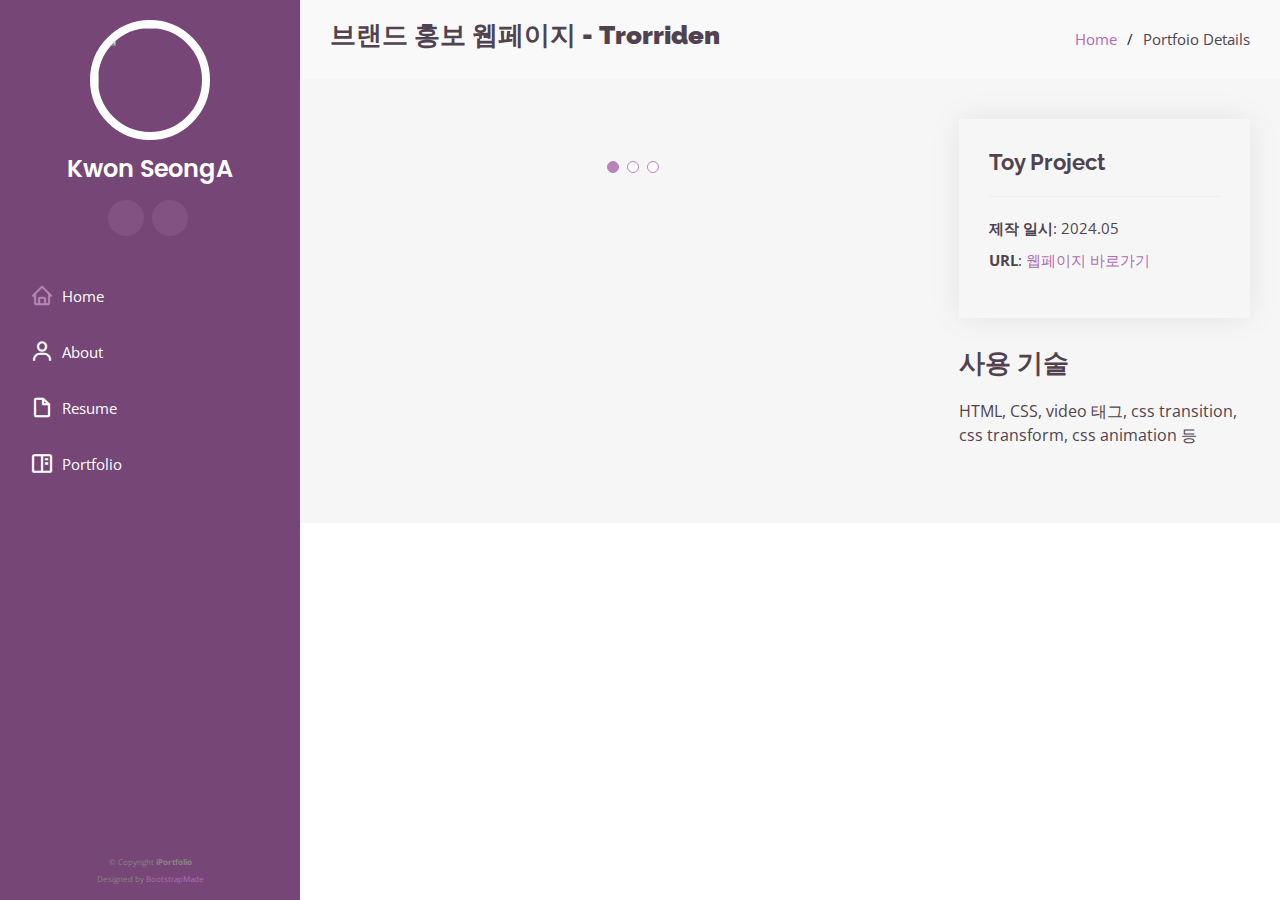
==== portfolio-details1.html @ 53cbf885 "Add files via upload" ====
<!DOCTYPE html>
<html lang="en">

<head>
  <meta charset="utf-8">
  <meta content="width=device-width, initial-scale=1.0" name="viewport">

  <title>브랜드 홍보 웹페이지 - Trorriden</title>
  <meta content="" name="description">
  <meta content="" name="keywords">

  <!-- Favicons -->
  <link href="img/favicon2.png" rel="icon">
  <link href="img/favicon2.png" rel="apple-touch-icon">

  <!-- Google Fonts -->
  <link href="https://fonts.googleapis.com/css?family=Open+Sans:300,300i,400,400i,600,600i,700,700i|Raleway:300,300i,400,400i,500,500i,600,600i,700,700i|Poppins:300,300i,400,400i,500,500i,600,600i,700,700i" rel="stylesheet">

  <!-- Vendor CSS Files -->
  <link href="vendor/aos/aos.css" rel="stylesheet">
  <link href="vendor/bootstrap/css/bootstrap.min.css" rel="stylesheet">
  <link href="vendor/bootstrap-icons/bootstrap-icons.css" rel="stylesheet">
  <link href="vendor/boxicons/css/boxicons.min.css" rel="stylesheet">
  <link href="vendor/glightbox/css/glightbox.min.css" rel="stylesheet">
  <link href="vendor/swiper/swiper-bundle.min.css" rel="stylesheet">

  <!-- Template Main CSS File -->
  <link href="css/style.css" rel="stylesheet">

  <!-- font-awesome -->
  <link rel="stylesheet" href="https://cdnjs.cloudflare.com/ajax/libs/font-awesome/6.5.2/css/all.min.css" integrity="sha512-SnH5WK+bZxgPHs44uWIX+LLJAJ9/2PkPKZ5QiAj6Ta86w+fsb2TkcmfRyVX3pBnMFcV7oQPJkl9QevSCWr3W6A==" crossorigin="anonymous" referrerpolicy="no-referrer" />


  <!-- =======================================================
  * Template Name: iPortfolio
  * Template URL: https://bootstrapmade.com/iportfolio-bootstrap-portfolio-websites-template/
  * Updated: Mar 17 2024 with Bootstrap v5.3.3
  * Author: BootstrapMade.com
  * License: https://bootstrapmade.com/license/
  ======================================================== -->
</head>

<body>

  <!-- ======= Mobile nav toggle button ======= -->
  <i class="bi bi-list mobile-nav-toggle d-xl-none"></i>

  <!-- ======= Header ======= -->
  <header id="header">
    <div class="d-flex flex-column">

      <div class="profile">
        <img src="img/profile-2.jpg" alt="" class="img-fluid rounded-circle">
        <h1 class="text-light"><a href="index.html">Kwon SeongA</a></h1>
        <div class="social-links mt-3 text-center">
          <a href="#" class="instagram"><i class="fa-brands fa-instagram"></i></a>
          <a href="#" class="instagram"><i class="fa-brands fa-github"></i></a>
        </div>
      </div>

      <nav id="navbar" class="nav-menu navbar">
        <ul>
          <li><a href="index.html#hero" class="nav-link scrollto active"><i class="bx bx-home"></i> <span>Home</span></a></li>
          <li><a href="index.html#about" class="nav-link scrollto"><i class="bx bx-user"></i> <span>About</span></a></li>
          <li><a href="index.html#resume" class="nav-link scrollto"><i class="bx bx-file-blank"></i> <span>Resume</span></a></li>
          <li><a href="index.html#portfolio" class="nav-link scrollto"><i class="bx bx-book-content"></i> <span>Portfolio</span></a></li>
        </ul>
      </nav><!-- .nav-menu -->
    </div>
  </header><!-- End Header -->

  <main id="main">

    <!-- ======= Breadcrumbs ======= -->
    <section id="breadcrumbs" class="breadcrumbs">
      <div class="container">

        <div class="d-flex justify-content-between align-items-center">
          <h2>브랜드 홍보 웹페이지 - Trorriden</h2>
          <ol>
            <li><a href="index.html">Home</a></li>
            <li>Portfoio Details</li>
          </ol>
        </div>

      </div>
    </section><!-- End Breadcrumbs -->

    <!-- ======= Portfolio Details Section ======= -->
    <section id="portfolio-details" class="portfolio-details">
      <div class="container">

        <div class="row gy-4">

          <div class="col-lg-8">
            <div class="portfolio-details-slider swiper">
              <div class="swiper-wrapper align-items-center">

                <div class="swiper-slide">
                  <img src="img/portfolio/torriden/torriden01.png" alt="">
                </div>

                <div class="swiper-slide">
                  <img src="img/portfolio/torriden/torriden02.png" alt="">
                </div>

                <div class="swiper-slide">
                  <img src="img/portfolio/torriden/torriden03.png" alt="">
                </div>

              </div>
              <div class="swiper-pagination"></div>
            </div>
          </div>

          <div class="col-lg-4">
            <div class="portfolio-info">
              <h3>Toy Project</h3>
              <ul>
                <li><strong>제작 일시</strong>: 2024.05</li>
                <li><strong>URL</strong>: <a href="https://kwonaa.github.io/torriden" target="_blank">웹페이지 바로가기</a></li>
              </ul>
            </div>
            <div class="portfolio-description">
              <h2>사용 기술</h2>
              <p>
                HTML, CSS, video 태그, css transition, css transform, css animation 등
              </p>
            </div>
          </div>

        </div>

      </div>
    </section><!-- End Portfolio Details Section -->

  </main><!-- End #main -->

  <!-- ======= Footer ======= -->
  <footer id="footer">
    <div class="container">
      <div class="copyright">
        &copy; Copyright <strong><span>iPortfolio</span></strong>
      </div>
      <div class="credits">
        <!-- All the links in the footer should remain intact. -->
        <!-- You can delete the links only if you purchased the pro version. -->
        <!-- Licensing information: https://bootstrapmade.com/license/ -->
        <!-- Purchase the pro version with working PHP/AJAX contact form: https://bootstrapmade.com/iportfolio-bootstrap-portfolio-websites-template/ -->
        Designed by <a href="https://bootstrapmade.com/">BootstrapMade</a>
      </div>
    </div>
  </footer><!-- End  Footer -->

  <a href="#" class="back-to-top d-flex align-items-center justify-content-center"><i class="bi bi-arrow-up-short"></i></a>

  <!-- Vendor JS Files -->
  <script src="vendor/purecounter/purecounter_vanilla.js"></script>
  <script src="vendor/aos/aos.js"></script>
  <script src="vendor/bootstrap/js/bootstrap.bundle.min.js"></script>
  <script src="vendor/glightbox/js/glightbox.min.js"></script>
  <script src="vendor/isotope-layout/isotope.pkgd.min.js"></script>
  <script src="vendor/swiper/swiper-bundle.min.js"></script>
  <script src="vendor/typed.js/typed.umd.js"></script>
  <script src="vendor/waypoints/noframework.waypoints.js"></script>
  <script src="vendor/php-email-form/validate.js"></script>

  <!-- Template Main JS File -->
  <script src="js/main.js"></script>

</body>

</html>
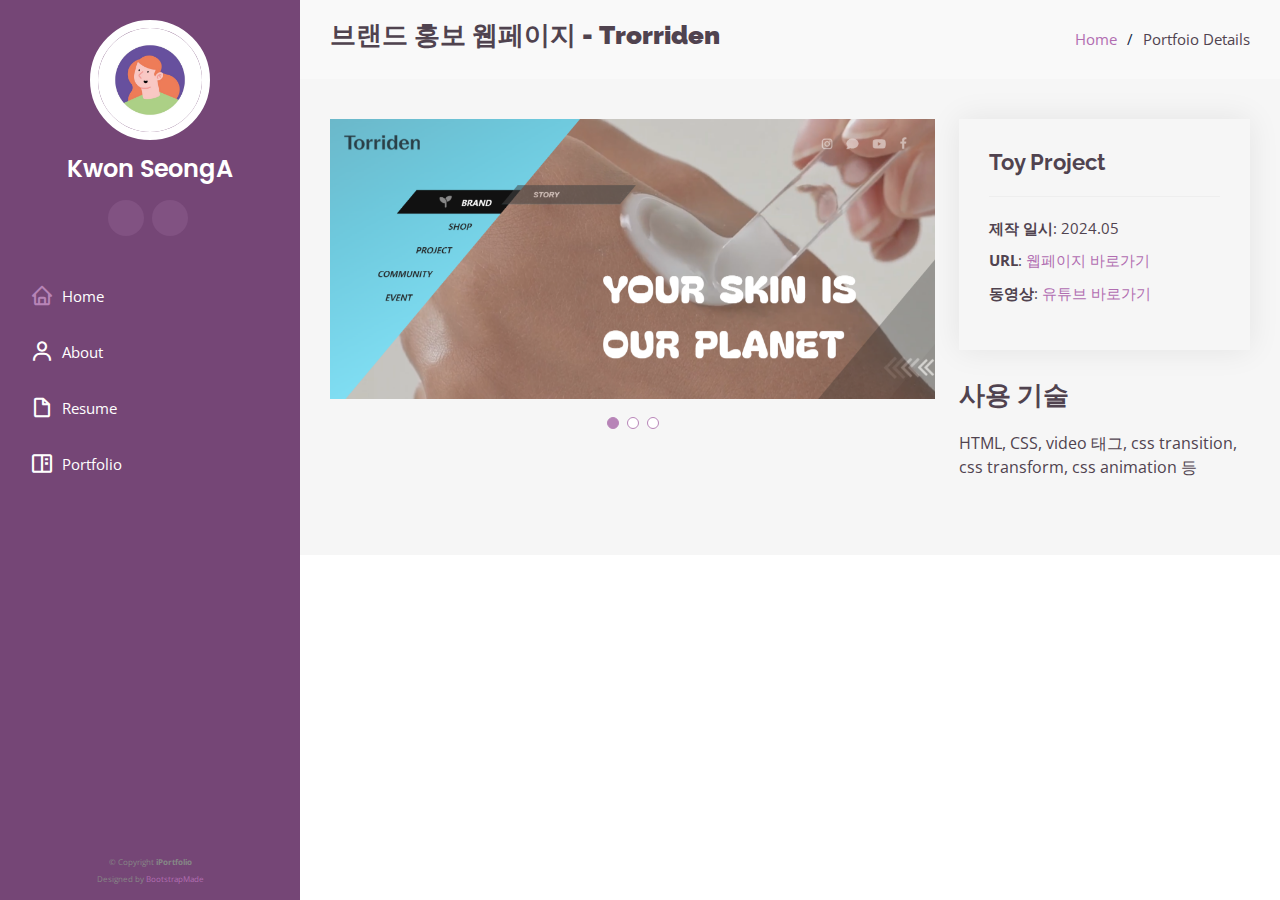
==== commit c6ca76df: "Add files via upload" ====
--- a/portfolio-details1.html
+++ b/portfolio-details1.html
@@ -119,6 +119,8 @@
               <ul>
                 <li><strong>제작 일시</strong>: 2024.05</li>
                 <li><strong>URL</strong>: <a href="https://kwonaa.github.io/torriden" target="_blank">웹페이지 바로가기</a></li>
+                <li><strong>동영상</strong>: <a href="https://youtu.be/aACMo29hZh0" target="_blank">유튜브 바로가기</a></li>
+                
               </ul>
             </div>
             <div class="portfolio-description">
